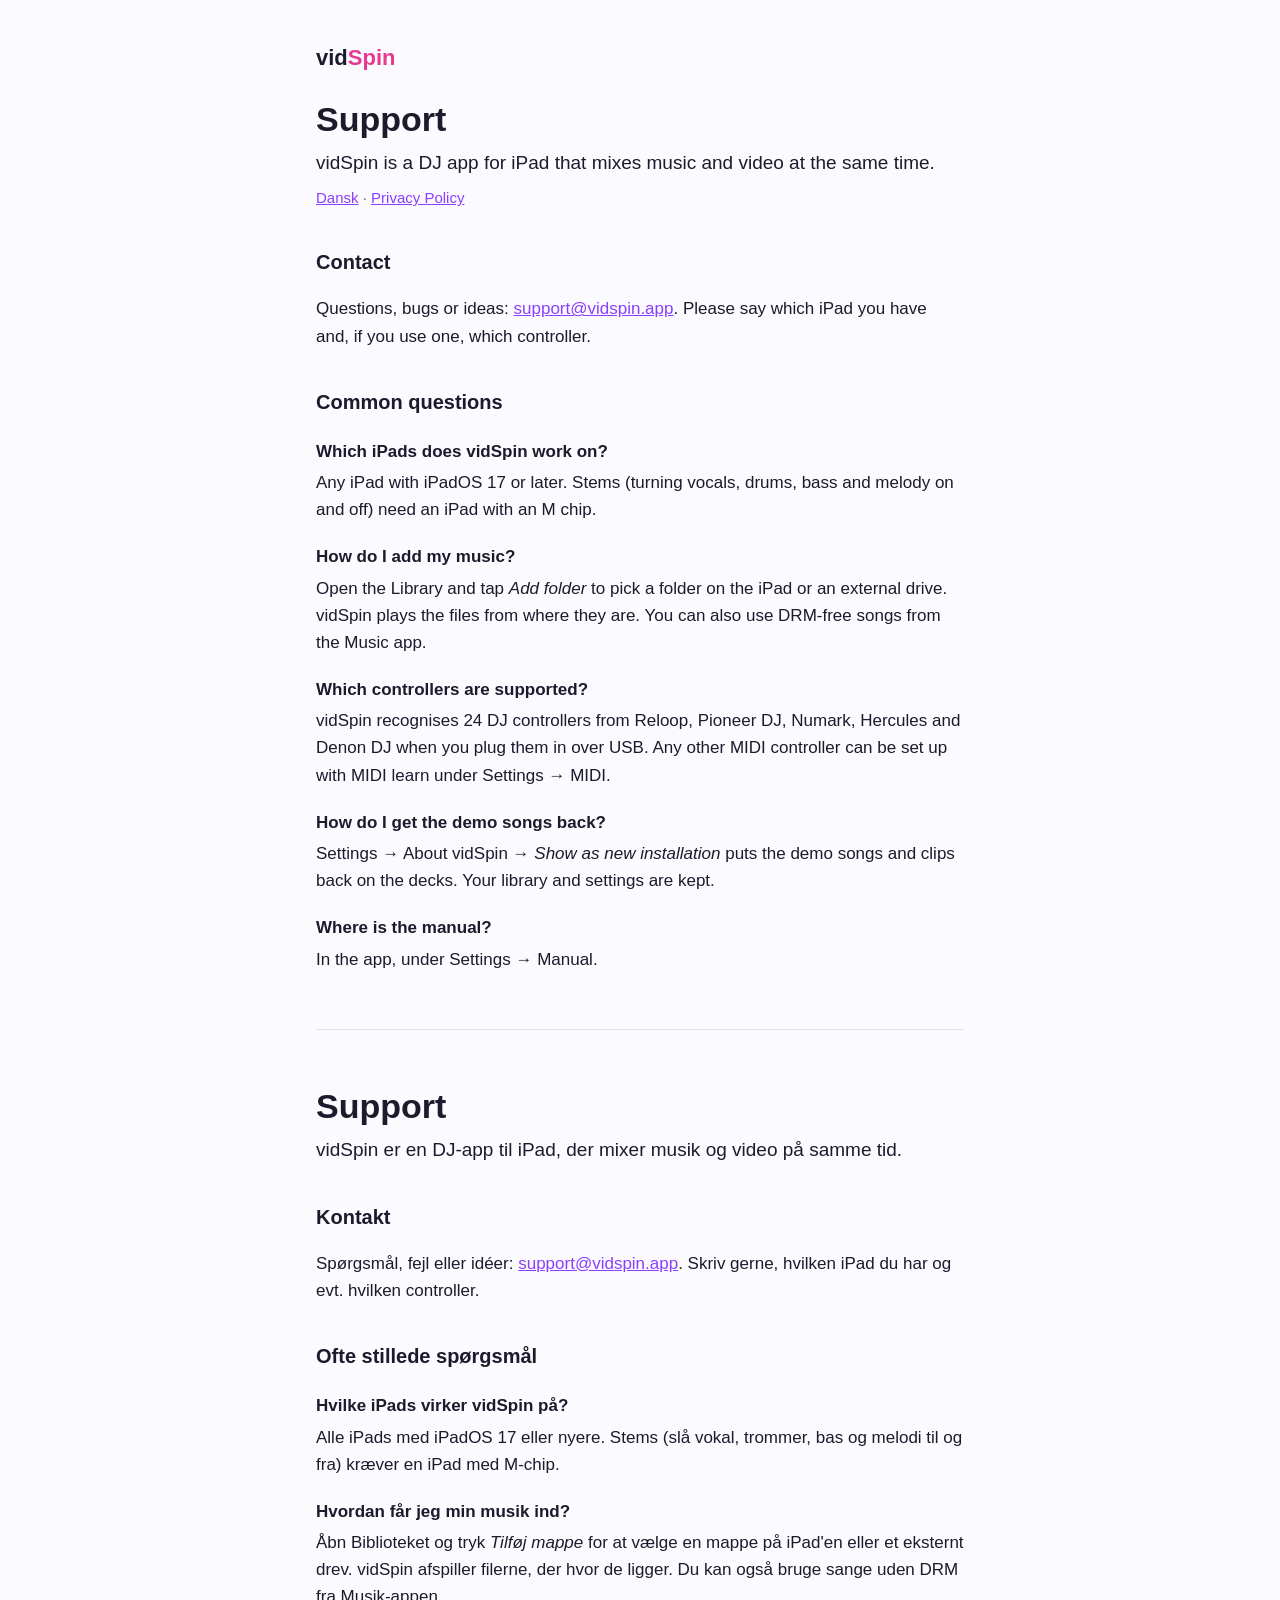
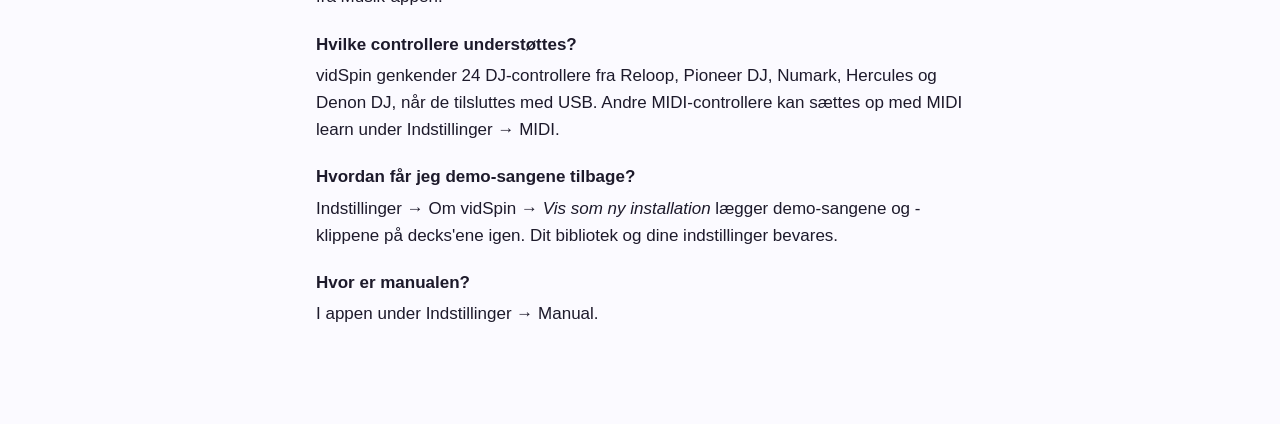
==== index.html @ 85d2657e "vidSpin support and privacy pages Co-Authored-By: Claude Opus 5.5 <noreply@anthropic.com>" ====
<!doctype html>
<html lang="en">
<head>
<meta charset="utf-8">
<meta name="viewport" content="width=device-width, initial-scale=1">
<title>vidSpin Support</title>
<link rel="stylesheet" href="style.css">
</head>
<body>
<main>
  <p class="brand">vid<span>Spin</span></p>
  <h1>Support</h1>
  <p class="lead">vidSpin is a DJ app for iPad that mixes music and video at the same time.</p>
  <p class="meta"><a href="#dansk">Dansk</a> · <a href="privacy.html">Privacy Policy</a></p>

  <h2>Contact</h2>
  <p>Questions, bugs or ideas: <a href="mailto:support@vidspin.app">support@vidspin.app</a>. Please say which iPad you have and, if you use one, which controller.</p>

  <h2>Common questions</h2>
  <dl>
    <dt>Which iPads does vidSpin work on?</dt>
    <dd>Any iPad with iPadOS 17 or later. Stems (turning vocals, drums, bass and melody on and off) need an iPad with an M chip.</dd>

    <dt>How do I add my music?</dt>
    <dd>Open the Library and tap <em>Add folder</em> to pick a folder on the iPad or an external drive. vidSpin plays the files from where they are. You can also use DRM-free songs from the Music app.</dd>

    <dt>Which controllers are supported?</dt>
    <dd>vidSpin recognises 24 DJ controllers from Reloop, Pioneer DJ, Numark, Hercules and Denon DJ when you plug them in over USB. Any other MIDI controller can be set up with MIDI learn under Settings → MIDI.</dd>

    <dt>How do I get the demo songs back?</dt>
    <dd>Settings → About vidSpin → <em>Show as new installation</em> puts the demo songs and clips back on the decks. Your library and settings are kept.</dd>

    <dt>Where is the manual?</dt>
    <dd>In the app, under Settings → Manual.</dd>
  </dl>

  <hr>

  <section id="dansk" lang="da">
    <h1>Support</h1>
    <p class="lead">vidSpin er en DJ-app til iPad, der mixer musik og video på samme tid.</p>

    <h2>Kontakt</h2>
    <p>Spørgsmål, fejl eller idéer: <a href="mailto:support@vidspin.app">support@vidspin.app</a>. Skriv gerne, hvilken iPad du har og evt. hvilken controller.</p>

    <h2>Ofte stillede spørgsmål</h2>
    <dl>
      <dt>Hvilke iPads virker vidSpin på?</dt>
      <dd>Alle iPads med iPadOS 17 eller nyere. Stems (slå vokal, trommer, bas og melodi til og fra) kræver en iPad med M-chip.</dd>

      <dt>Hvordan får jeg min musik ind?</dt>
      <dd>Åbn Biblioteket og tryk <em>Tilføj mappe</em> for at vælge en mappe på iPad'en eller et eksternt drev. vidSpin afspiller filerne, der hvor de ligger. Du kan også bruge sange uden DRM fra Musik-appen.</dd>

      <dt>Hvilke controllere understøttes?</dt>
      <dd>vidSpin genkender 24 DJ-controllere fra Reloop, Pioneer DJ, Numark, Hercules og Denon DJ, når de tilsluttes med USB. Andre MIDI-controllere kan sættes op med MIDI learn under Indstillinger → MIDI.</dd>

      <dt>Hvordan får jeg demo-sangene tilbage?</dt>
      <dd>Indstillinger → Om vidSpin → <em>Vis som ny installation</em> lægger demo-sangene og -klippene på decks'ene igen. Dit bibliotek og dine indstillinger bevares.</dd>

      <dt>Hvor er manualen?</dt>
      <dd>I appen under Indstillinger → Manual.</dd>
    </dl>
  </section>
</main>
</body>
</html>
---- style.css ----
:root {
  --bg: #fbfaff;
  --text: #1d1a2b;
  --muted: #6a6580;
  --line: #e4e0f0;
  --violet: #8a3ffc;
  --pink: #e8388f;
  color-scheme: light dark;
}
@media (prefers-color-scheme: dark) {
  :root {
    --bg: #15121f;
    --text: #ece9f5;
    --muted: #a49fb8;
    --line: #2d2840;
    --violet: #b48cff;
    --pink: #ff6aae;
  }
}
* { box-sizing: border-box; }
body {
  margin: 0;
  background: var(--bg);
  color: var(--text);
  font: 17px/1.6 -apple-system, BlinkMacSystemFont, "SF Pro Text", "Helvetica Neue", sans-serif;
}
main { max-width: 680px; margin: 0 auto; padding: 40px 16px 80px; }
.brand { font-weight: 700; font-size: 22px; margin: 0 0 24px; }
.brand a { color: inherit; text-decoration: none; }
.brand span { color: var(--pink); }
h1 { font-size: 34px; line-height: 1.2; margin: 0 0 8px; }
h2 { font-size: 20px; margin: 36px 0 8px; }
.lead { font-size: 19px; margin: 8px 0; }
.meta { color: var(--muted); font-size: 15px; margin: 0 0 24px; }
a { color: var(--violet); }
ul { padding-left: 20px; }
li { margin: 6px 0; }
dt { font-weight: 600; margin-top: 20px; }
dd { margin: 4px 0 0; color: var(--text); }
hr { border: 0; border-top: 1px solid var(--line); margin: 56px 0; }
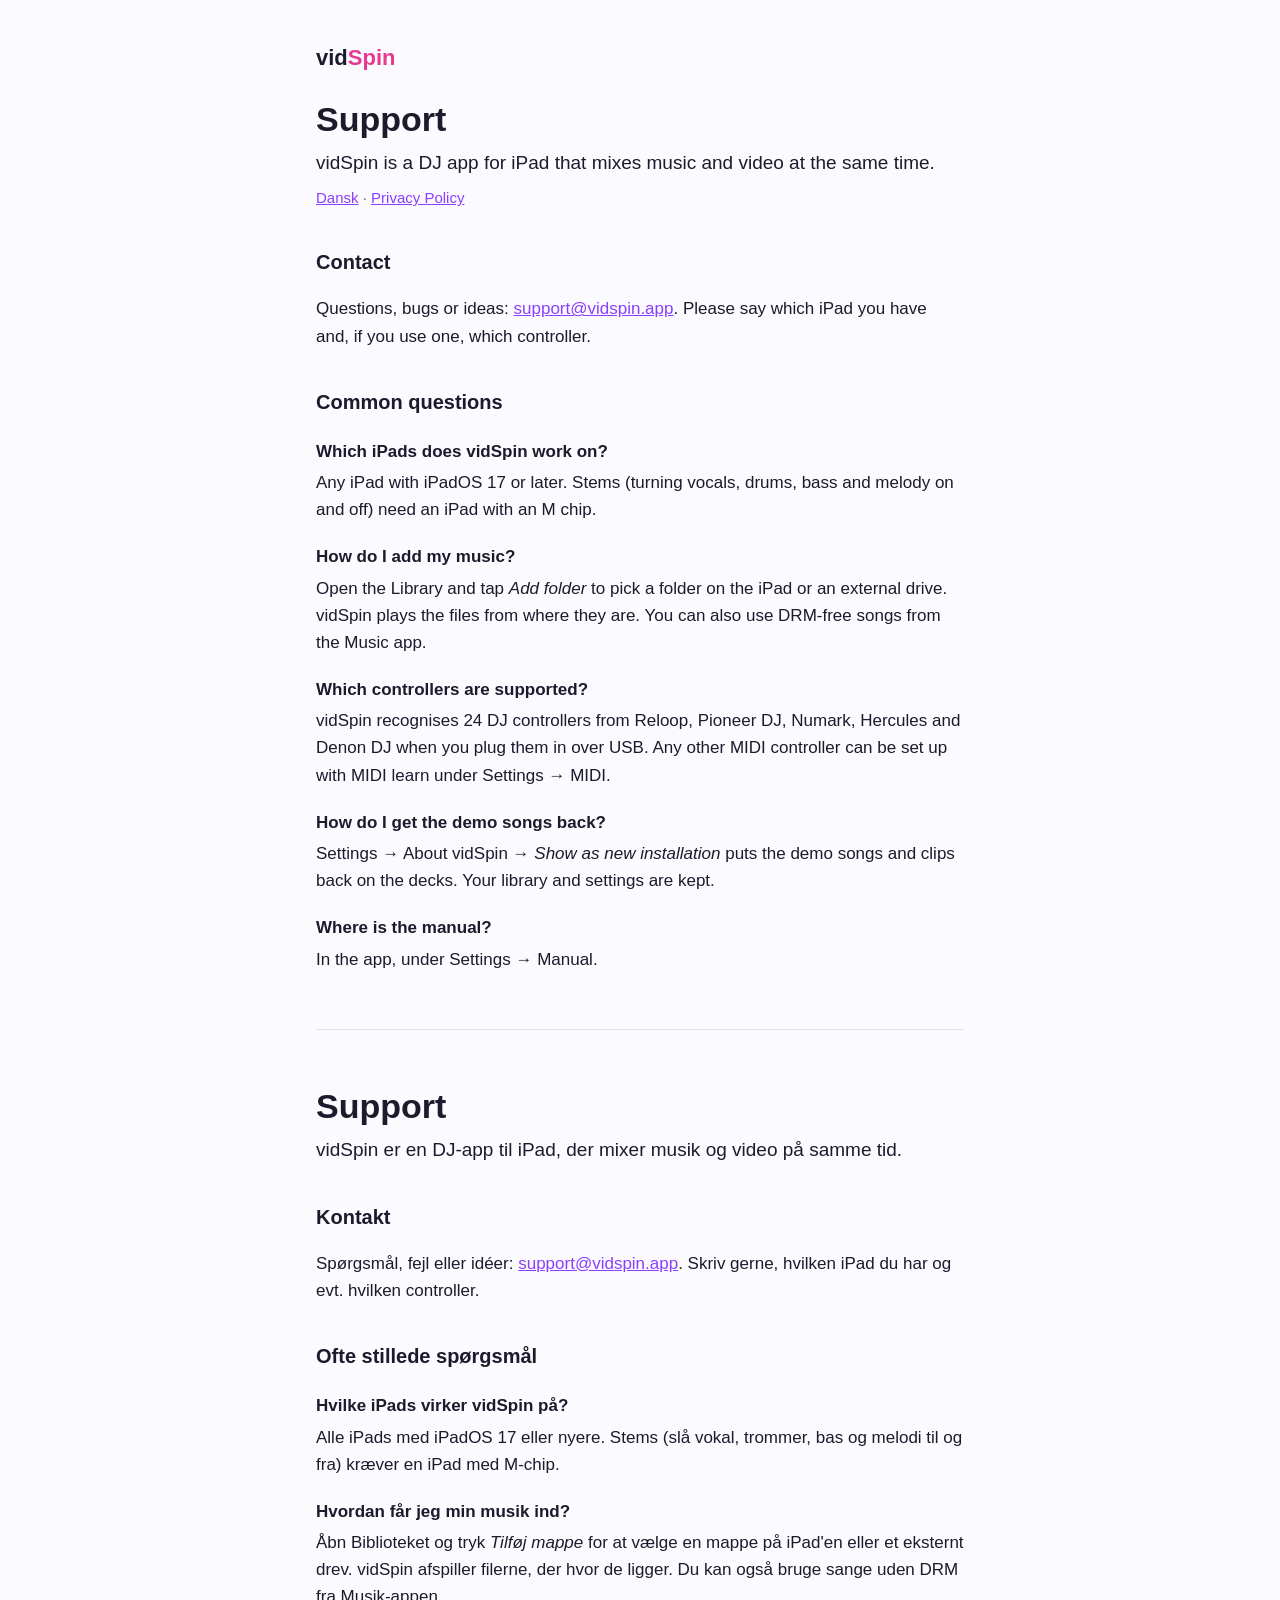
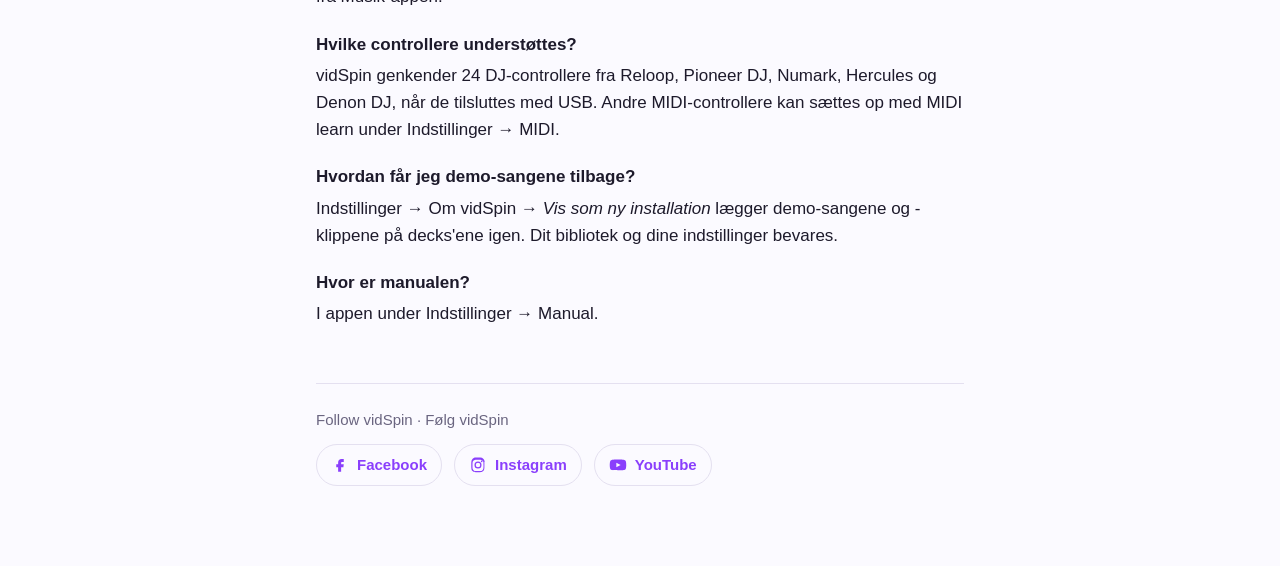
==== commit dc5289fb: "Links to Facebook, Instagram and YouTube Co-Authored-By: Claude Opus 5.5 <noreply@anthropic.com>" ====
--- a/index.html
+++ b/index.html
@@ -61,6 +61,15 @@
       <dd>I appen under Indstillinger → Manual.</dd>
     </dl>
   </section>
+
+  <footer class="social">
+    <p>Follow vidSpin · Følg vidSpin</p>
+    <ul>
+      <li><a href="https://www.facebook.com/vidspin"><svg viewBox="0 0 24 24" aria-hidden="true"><path d="M14 8h3V4h-3c-2.8 0-4.5 1.7-4.5 4.6V11H7v4h2.5v6h4v-6h3l.5-4h-3.5V8.9c0-.6.3-.9.9-.9z"/></svg>Facebook</a></li>
+      <li><a href="https://www.instagram.com/vidspin.app"><svg viewBox="0 0 24 24" aria-hidden="true"><path d="M12 7.3a4.7 4.7 0 1 0 0 9.4 4.7 4.7 0 0 0 0-9.4zm0 7.7a3 3 0 1 1 0-6 3 3 0 0 1 0 6zm4.9-8.9a1.1 1.1 0 1 0 0 2.2 1.1 1.1 0 0 0 0-2.2zM20.9 8c-.1-1.6-.4-2.9-1.6-4.1S16.6 2.1 15 2.1c-1.6-.1-4.4-.1-6 0-1.6.1-2.9.4-4.1 1.6S3.1 6.4 3.1 8c-.1 1.6-.1 6.4 0 8 .1 1.6.4 2.9 1.6 4.1s2.5 1.5 4.1 1.6c1.6.1 4.4.1 6 0 1.6-.1 2.9-.4 4.1-1.6s1.5-2.5 1.6-4.1c.1-1.6.1-6.4 0-8zm-2 9.8a3.1 3.1 0 0 1-1.7 1.7c-1.2.5-4 .4-5.2.4s-4 .1-5.2-.4a3.1 3.1 0 0 1-1.7-1.7c-.5-1.2-.4-4-.4-5.2s-.1-4 .4-5.2a3.1 3.1 0 0 1 1.7-1.7C8 5 10.8 5.1 12 5.1s4-.1 5.2.4a3.1 3.1 0 0 1 1.7 1.7c.5 1.2.4 4 .4 5.2s.1 4-.4 5.2z"/></svg>Instagram</a></li>
+      <li><a href="https://www.youtube.com/@vidspin-app"><svg viewBox="0 0 24 24" aria-hidden="true"><path d="M22.5 7.2a2.8 2.8 0 0 0-2-2C18.8 4.7 12 4.7 12 4.7s-6.8 0-8.5.5a2.8 2.8 0 0 0-2 2C1 8.9 1 12 1 12s0 3.1.5 4.8a2.8 2.8 0 0 0 2 2c1.7.5 8.5.5 8.5.5s6.8 0 8.5-.5a2.8 2.8 0 0 0 2-2c.5-1.7.5-4.8.5-4.8s0-3.1-.5-4.8zM9.8 15.1V8.9l5.7 3.1-5.7 3.1z"/></svg>YouTube</a></li>
+    </ul>
+  </footer>
 </main>
 </body>
 </html>
--- a/style.css
+++ b/style.css
@@ -38,3 +38,9 @@
 dt { font-weight: 600; margin-top: 20px; }
 dd { margin: 4px 0 0; color: var(--text); }
 hr { border: 0; border-top: 1px solid var(--line); margin: 56px 0; }
+.social { margin-top: 56px; padding-top: 24px; border-top: 1px solid var(--line); }
+.social p { color: var(--muted); font-size: 15px; margin: 0 0 12px; }
+.social ul { list-style: none; padding: 0; margin: 0; display: flex; flex-wrap: wrap; gap: 12px; }
+.social li { margin: 0; }
+.social a { display: inline-flex; align-items: center; gap: 8px; padding: 8px 14px; border: 1px solid var(--line); border-radius: 999px; text-decoration: none; font-weight: 600; font-size: 15px; }
+.social svg { width: 18px; height: 18px; fill: currentColor; }
